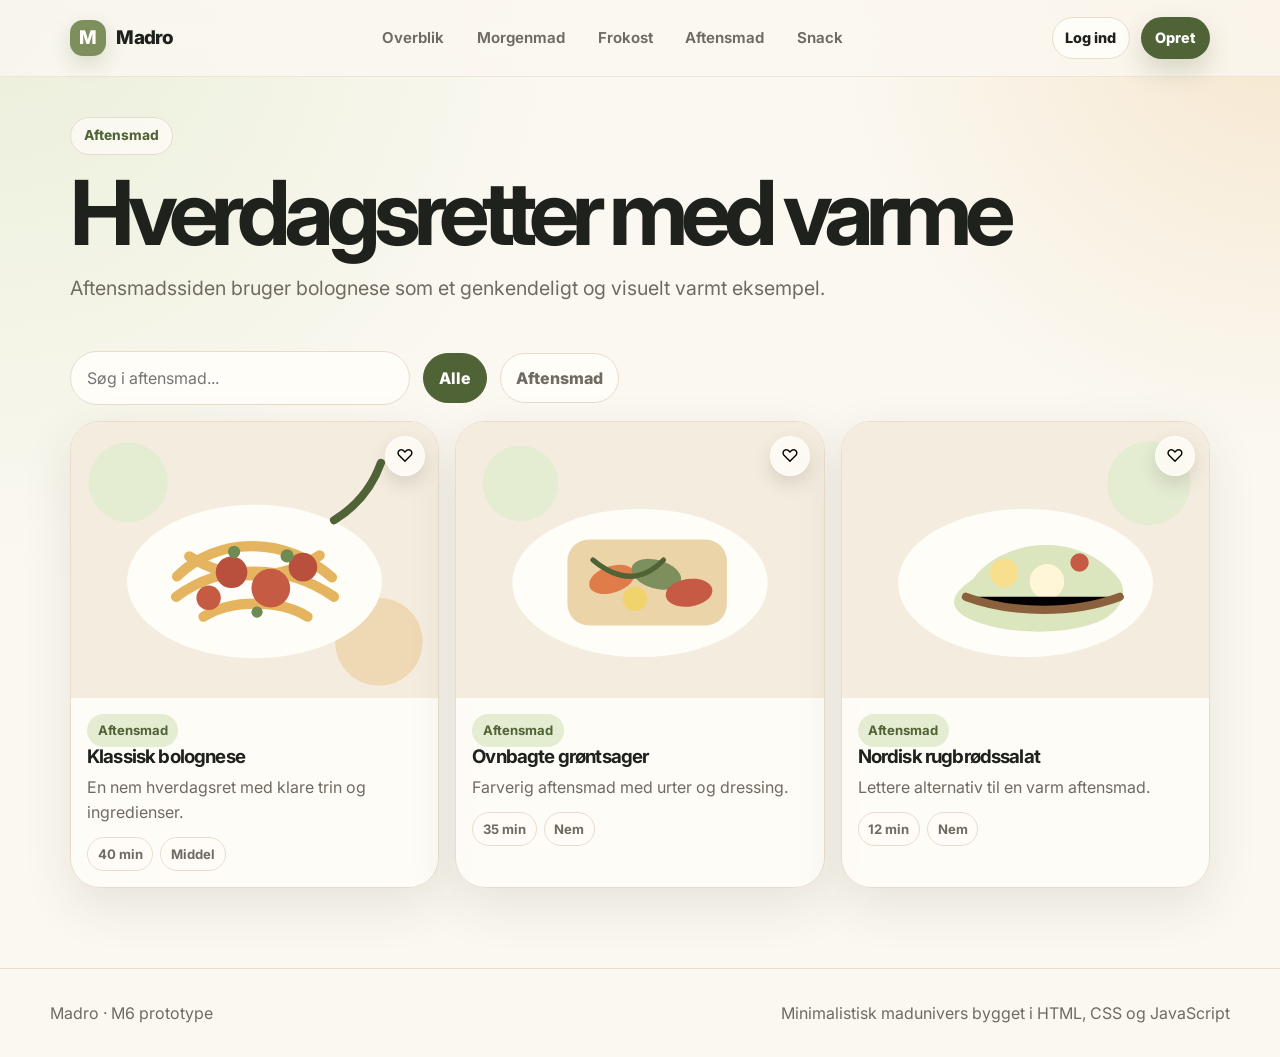
==== aftensmad.html @ c2af0dab "changed names of files and edited index.html file" ====
<!doctype html>
<html lang="da">
<head>
  <meta charset="utf-8">
  <meta name="viewport" content="width=device-width, initial-scale=1">
  <meta name="description" content="Madro prototype til M6 eksamen">
  <title>Aftensmad | Madro</title>
  <link rel="preconnect" href="https://fonts.googleapis.com">
  <link rel="preconnect" href="https://fonts.gstatic.com" crossorigin>
  <link href="https://fonts.googleapis.com/css2?family=Inter:wght@400;600;700;800;900&display=swap" rel="stylesheet">
  <link rel="stylesheet" href="assets/css/styles.css">
</head>
<body class="">

<header class="site-header">
  <nav class="nav" aria-label="Primær navigation">
    <a class="logo" href="index.html" aria-label="Madro forside"><span class="logo-mark">M</span><span>Madro</span></a>
    <button class="menu-btn" type="button" data-menu-button>Menu</button>
    <div class="nav-links" data-nav-links>
      <a href="dashboard.html">Overblik</a>
      <a href="morgenmad.html">Morgenmad</a>
      <a href="frokost.html">Frokost</a>
      <a href="aftensmad.html">Aftensmad</a>
      <a href="snack.html">Snack</a>
    </div>
    <div class="nav-actions">
      <a class="btn btn-secondary btn-small" href="login.html">Log ind</a>
      <a class="btn btn-primary btn-small" href="opret-bruger.html">Opret</a>
    </div>
  </nav>
</header>


<main>
  <section class="section compact">
    <div class="page-title">
      <div>
        <span class="eyebrow">Aftensmad</span>
        <h1>Hverdagsretter med varme</h1>
        <p>Aftensmadssiden bruger bolognese som et genkendeligt og visuelt varmt eksempel.</p>
      </div>
    </div>
    <div class="toolbar">
      <input class="search" type="search" placeholder="Søg i aftensmad..." data-search>
      <button class="filter-btn is-active" type="button" data-filter="alle">Alle</button>
      <button class="filter-btn" type="button" data-filter="aftensmad">Aftensmad</button>
    </div>
    <div class="grid grid-3">
      
<article class="card meal-card" data-card data-type="aftensmad">
  <button class="favorite-btn" type="button" data-favorite="bolognese">♡</button>
  <a href="opskrift.html?id=bolognese">
    <img src="assets/img/bolognese.svg" alt="Klassisk bolognese">
    <div class="meal-body">
      <span class="pill green">Aftensmad</span>
      <h3>Klassisk bolognese</h3>
      <p>En nem hverdagsret med klare trin og ingredienser.</p>
      <div class="meal-meta"><span class="pill">40 min</span><span class="pill">Middel</span></div>
    </div>
  </a>
</article>

<article class="card meal-card" data-card data-type="aftensmad">
  <button class="favorite-btn" type="button" data-favorite="groentsager">♡</button>
  <a href="opskrift.html?id=groentsager">
    <img src="assets/img/groentsager.svg" alt="Ovnbagte grøntsager">
    <div class="meal-body">
      <span class="pill green">Aftensmad</span>
      <h3>Ovnbagte grøntsager</h3>
      <p>Farverig aftensmad med urter og dressing.</p>
      <div class="meal-meta"><span class="pill">35 min</span><span class="pill">Nem</span></div>
    </div>
  </a>
</article>

<article class="card meal-card" data-card data-type="aftensmad">
  <button class="favorite-btn" type="button" data-favorite="salat">♡</button>
  <a href="opskrift.html?id=salat">
    <img src="assets/img/salat.svg" alt="Nordisk rugbrødssalat">
    <div class="meal-body">
      <span class="pill green">Aftensmad</span>
      <h3>Nordisk rugbrødssalat</h3>
      <p>Lettere alternativ til en varm aftensmad.</p>
      <div class="meal-meta"><span class="pill">12 min</span><span class="pill">Nem</span></div>
    </div>
  </a>
</article>

    </div>
    <div class="empty-state" data-empty>Ingen opskrifter matcher din søgning.</div>
  </section>
</main>


<footer class="site-footer">
  <div class="footer-inner">
    <span>Madro · M6 prototype</span>
    <span>Minimalistisk madunivers bygget i HTML, CSS og JavaScript</span>
  </div>
</footer>

<script src="assets/js/app.js"></script>
</body>
</html>
---- assets/css/styles.css ----
:root {
  --bg: #fbf8f1;
  --surface: #fffdf8;
  --surface-2: #f4eddf;
  --text: #1f211d;
  --muted: #706b62;
  --line: #e8ddcc;
  --accent: #7d8f5c;
  --accent-dark: #506337;
  --accent-soft: #e4ecd2;
  --warning: #c27a42;
  --shadow: 0 18px 50px rgba(56, 45, 30, .10);
  --radius-lg: 30px;
  --radius-md: 20px;
  --radius-sm: 14px;
  --max: 1180px;
}

* { box-sizing: border-box; }
html { scroll-behavior: smooth; }
body {
  margin: 0;
  background:
    radial-gradient(circle at top left, rgba(228,236,210,.75), transparent 36rem),
    radial-gradient(circle at top right, rgba(242,217,178,.55), transparent 28rem),
    var(--bg);
  color: var(--text);
  font-family: Inter, ui-sans-serif, system-ui, -apple-system, BlinkMacSystemFont, "Segoe UI", sans-serif;
  line-height: 1.55;
}

a { color: inherit; text-decoration: none; }
img { max-width: 100%; display: block; }
button, input { font: inherit; }

.site-header {
  position: sticky;
  top: 0;
  z-index: 20;
  backdrop-filter: blur(18px);
  background: rgba(251,248,241,.78);
  border-bottom: 1px solid rgba(232,221,204,.72);
}
.nav {
  max-width: var(--max);
  margin: 0 auto;
  padding: 1rem 1.25rem;
  display: flex;
  align-items: center;
  justify-content: space-between;
  gap: 1.25rem;
}
.logo {
  display: inline-flex;
  align-items: center;
  gap: .65rem;
  font-weight: 800;
  letter-spacing: -.04em;
  font-size: 1.18rem;
}
.logo-mark {
  width: 36px;
  height: 36px;
  display: grid;
  place-items: center;
  border-radius: 13px;
  background: var(--accent);
  color: white;
  box-shadow: 0 8px 20px rgba(80,99,55,.18);
}
.nav-links {
  display: flex;
  gap: .25rem;
  align-items: center;
}
.nav-links a {
  padding: .65rem .9rem;
  border-radius: 999px;
  color: var(--muted);
  font-weight: 650;
  font-size: .94rem;
}
.nav-links a:hover, .nav-links a.active {
  color: var(--accent-dark);
  background: var(--accent-soft);
}
.nav-actions { display: flex; gap: .7rem; align-items: center; }
.menu-btn { display:none; }

main { min-height: calc(100vh - 86px); }
.section {
  max-width: var(--max);
  margin: 0 auto;
  padding: 5rem 1.25rem;
}
.section.compact { padding-top: 2.5rem; }
.eyebrow {
  display: inline-flex;
  align-items: center;
  gap: .5rem;
  background: rgba(255,253,248,.72);
  border: 1px solid var(--line);
  color: var(--accent-dark);
  border-radius: 999px;
  padding: .45rem .8rem;
  font-weight: 750;
  font-size: .86rem;
  margin-bottom: 1rem;
}
.hero {
  display: grid;
  grid-template-columns: minmax(0, 1fr) minmax(320px, .85fr);
  gap: 3rem;
  align-items: center;
  padding-top: 4.5rem;
}
.hero h1, .page-title h1 {
  font-size: clamp(2.4rem, 7vw, 5.8rem);
  line-height: .94;
  letter-spacing: -.08em;
  margin: 0 0 1.1rem;
}
.hero p, .page-title p, .lead {
  color: var(--muted);
  font-size: clamp(1.05rem, 2vw, 1.23rem);
  max-width: 64ch;
  margin: 0;
}
.hero-art {
  background: rgba(255,253,248,.65);
  border: 1px solid rgba(232,221,204,.8);
  border-radius: 42px;
  padding: 1rem;
  box-shadow: var(--shadow);
  position: relative;
  overflow: hidden;
}
.hero-art::after {
  content: "";
  position: absolute;
  inset: auto -8% -14% 28%;
  height: 160px;
  background: rgba(125,143,92,.16);
  filter: blur(32px);
  border-radius: 50%;
}
.hero-art img { position: relative; z-index: 1; border-radius: 34px; }

.actions { display: flex; flex-wrap: wrap; gap: .85rem; margin-top: 1.7rem; }
.btn {
  display: inline-flex;
  align-items: center;
  justify-content: center;
  gap: .55rem;
  border: 1px solid transparent;
  border-radius: 999px;
  padding: .82rem 1.12rem;
  font-weight: 800;
  cursor: pointer;
  transition: transform .16s ease, box-shadow .16s ease, background .16s ease;
  min-height: 44px;
}
.btn:hover { transform: translateY(-1px); }
.btn-primary { background: var(--accent-dark); color: white; box-shadow: 0 12px 26px rgba(80,99,55,.22); }
.btn-secondary { background: var(--surface); border-color: var(--line); color: var(--text); }
.btn-ghost { background: transparent; color: var(--accent-dark); }
.btn-small { padding: .56rem .8rem; font-size: .9rem; min-height: 36px; }

.grid { display: grid; gap: 1rem; }
.grid-2 { grid-template-columns: repeat(2, minmax(0, 1fr)); }
.grid-3 { grid-template-columns: repeat(3, minmax(0, 1fr)); }
.grid-4 { grid-template-columns: repeat(4, minmax(0, 1fr)); }

.card {
  background: rgba(255,253,248,.84);
  border: 1px solid var(--line);
  border-radius: var(--radius-lg);
  box-shadow: var(--shadow);
  overflow: hidden;
}
.card.pad { padding: 1.15rem; }
.card h2, .card h3 { margin: 0 0 .5rem; letter-spacing: -.045em; line-height: 1.05; }
.card p { color: var(--muted); margin: 0; }
.meal-card { position: relative; min-height: 100%; }
.meal-card img { width: 100%; aspect-ratio: 4/3; object-fit: cover; background: var(--surface-2); }
.meal-body { padding: 1rem; }
.meal-meta { display: flex; flex-wrap: wrap; gap: .45rem; margin: .8rem 0 0; }
.pill {
  display: inline-flex;
  align-items: center;
  border-radius: 999px;
  border: 1px solid var(--line);
  background: rgba(255,253,248,.76);
  padding: .35rem .6rem;
  color: var(--muted);
  font-weight: 700;
  font-size: .82rem;
}
.pill.green { background: var(--accent-soft); color: var(--accent-dark); border-color: transparent; }
.favorite-btn {
  position: absolute;
  top: .85rem;
  right: .85rem;
  width: 40px;
  height: 40px;
  border-radius: 50%;
  border: 1px solid rgba(255,255,255,.7);
  background: rgba(255,253,248,.82);
  cursor: pointer;
  font-size: 1.1rem;
  box-shadow: 0 8px 18px rgba(56,45,30,.14);
}
.favorite-btn.is-active { background: var(--accent-dark); color: white; }
.category-strip {
  display: grid;
  grid-template-columns: repeat(4, minmax(0, 1fr));
  gap: 1rem;
  margin-top: 2rem;
}
.category-link {
  border-radius: var(--radius-lg);
  padding: 1rem;
  min-height: 150px;
  display: flex;
  flex-direction: column;
  justify-content: space-between;
  background: var(--surface);
  border: 1px solid var(--line);
  transition: transform .16s ease, box-shadow .16s ease;
}
.category-link:hover { transform: translateY(-2px); box-shadow: var(--shadow); }
.category-link span { color: var(--muted); font-weight: 700; }
.category-link strong { font-size: 1.25rem; letter-spacing: -.045em; }

.page-title {
  display: grid;
  grid-template-columns: 1fr auto;
  align-items: end;
  gap: 2rem;
  padding-bottom: 1.5rem;
}
.toolbar {
  display: flex;
  align-items: center;
  gap: .8rem;
  flex-wrap: wrap;
  margin: 1.5rem 0 1rem;
}
.search {
  min-width: min(100%, 340px);
  background: var(--surface);
  border: 1px solid var(--line);
  border-radius: 999px;
  padding: .85rem 1rem;
  outline: none;
}
.search:focus { border-color: var(--accent); box-shadow: 0 0 0 4px rgba(125,143,92,.15); }
.filter-btn {
  border: 1px solid var(--line);
  background: var(--surface);
  color: var(--muted);
  border-radius: 999px;
  padding: .72rem .95rem;
  cursor: pointer;
  font-weight: 800;
}
.filter-btn.is-active { background: var(--accent-dark); color: white; border-color: var(--accent-dark); }

.dashboard {
  grid-template-columns: 1.15fr .85fr;
  align-items: stretch;
}
.plan-list { display: grid; gap: .8rem; }
.plan-row {
  display: grid;
  grid-template-columns: 92px 1fr auto;
  gap: .85rem;
  align-items: center;
  padding: .85rem;
  border-radius: 20px;
  border: 1px solid var(--line);
  background: rgba(255,253,248,.72);
}
.plan-row img { width: 92px; height: 70px; object-fit: cover; border-radius: 16px; background: var(--surface-2); }
.plan-row small { color: var(--muted); font-weight: 800; }
.plan-row strong { display:block; letter-spacing:-.03em; }

.recipe-hero {
  display: grid;
  grid-template-columns: minmax(0, .95fr) minmax(320px, 1.05fr);
  gap: 2rem;
  align-items: center;
}
.recipe-hero img {
  width: 100%;
  aspect-ratio: 1/1;
  object-fit: cover;
  border-radius: 42px;
  border: 1px solid var(--line);
  background: var(--surface-2);
  box-shadow: var(--shadow);
}
.recipe-layout {
  display: grid;
  grid-template-columns: .8fr 1.2fr;
  gap: 1rem;
  align-items: start;
}
.check-list { display: grid; gap: .65rem; padding: 0; margin: 1rem 0 0; list-style: none; }
.check-list li {
  display: flex;
  gap: .65rem;
  align-items: flex-start;
  padding: .72rem .8rem;
  border-radius: 16px;
  background: rgba(244,237,223,.55);
}
.check-list li::before { content: "✓"; color: var(--accent-dark); font-weight: 900; }
.steps { counter-reset: step; display: grid; gap: .75rem; padding: 0; margin: 1rem 0 0; list-style: none; }
.steps li {
  counter-increment: step;
  display: grid;
  grid-template-columns: 34px 1fr;
  gap: .75rem;
  align-items: start;
  padding: .85rem;
  border-radius: 18px;
  border: 1px solid var(--line);
  background: rgba(255,253,248,.7);
}
.steps li::before {
  content: counter(step);
  width: 34px;
  height: 34px;
  display: grid;
  place-items: center;
  border-radius: 50%;
  background: var(--accent-soft);
  color: var(--accent-dark);
  font-weight: 900;
}

.auth-wrap {
  min-height: calc(100vh - 74px);
  display: grid;
  place-items: center;
  padding: 3rem 1.25rem;
}
.auth-card {
  width: min(100%, 460px);
  background: rgba(255,253,248,.9);
  border: 1px solid var(--line);
  border-radius: 34px;
  padding: 1.35rem;
  box-shadow: var(--shadow);
}
.auth-card h1 { margin: .4rem 0 .6rem; font-size: 2.15rem; letter-spacing: -.07em; line-height: 1; }
.form { display: grid; gap: .8rem; margin-top: 1.2rem; }
.form label { font-weight: 800; color: var(--text); }
.form input {
  width: 100%;
  border: 1px solid var(--line);
  border-radius: 18px;
  background: white;
  padding: .9rem 1rem;
  outline: none;
}
.form input:focus { border-color: var(--accent); box-shadow: 0 0 0 4px rgba(125,143,92,.14); }
.form-note { color: var(--muted); font-size: .92rem; text-align:center; margin-top: 1rem; }

.empty-state {
  display:none;
  text-align:center;
  padding: 2rem;
  border-radius: var(--radius-lg);
  border: 1px dashed var(--line);
  color: var(--muted);
}
.empty-state.is-visible { display:block; }

.site-footer {
  border-top: 1px solid var(--line);
  padding: 2rem 1.25rem;
  color: var(--muted);
}
.footer-inner { max-width: var(--max); margin:0 auto; display:flex; justify-content:space-between; gap:1rem; flex-wrap:wrap; }

@media (max-width: 920px) {
  .hero, .recipe-hero, .recipe-layout, .dashboard, .page-title { grid-template-columns: 1fr; }
  .grid-3, .grid-4, .category-strip { grid-template-columns: repeat(2, minmax(0, 1fr)); }
  .nav-actions .btn-secondary { display:none; }
  .menu-btn {
    display:inline-flex;
    border:1px solid var(--line);
    background:var(--surface);
    border-radius:999px;
    padding:.62rem .8rem;
    font-weight:800;
  }
  .nav-links {
    display:none;
    position:absolute;
    left:1.25rem;
    right:1.25rem;
    top:72px;
    background:rgba(255,253,248,.97);
    border:1px solid var(--line);
    border-radius:24px;
    padding:.75rem;
    box-shadow:var(--shadow);
    flex-direction:column;
    align-items:stretch;
  }
  .nav-links.is-open { display:flex; }
  .nav-links a { width:100%; }
}
@media (max-width: 620px) {
  .section { padding: 3rem 1rem; }
  .hero { padding-top: 2.5rem; }
  .grid-2, .grid-3, .grid-4, .category-strip { grid-template-columns: 1fr; }
  .plan-row { grid-template-columns: 74px 1fr; }
  .plan-row img { width:74px; height:62px; }
  .plan-row .btn { grid-column: 1 / -1; }
  .hero h1, .page-title h1 { font-size: clamp(2.4rem, 16vw, 4.2rem); }
}
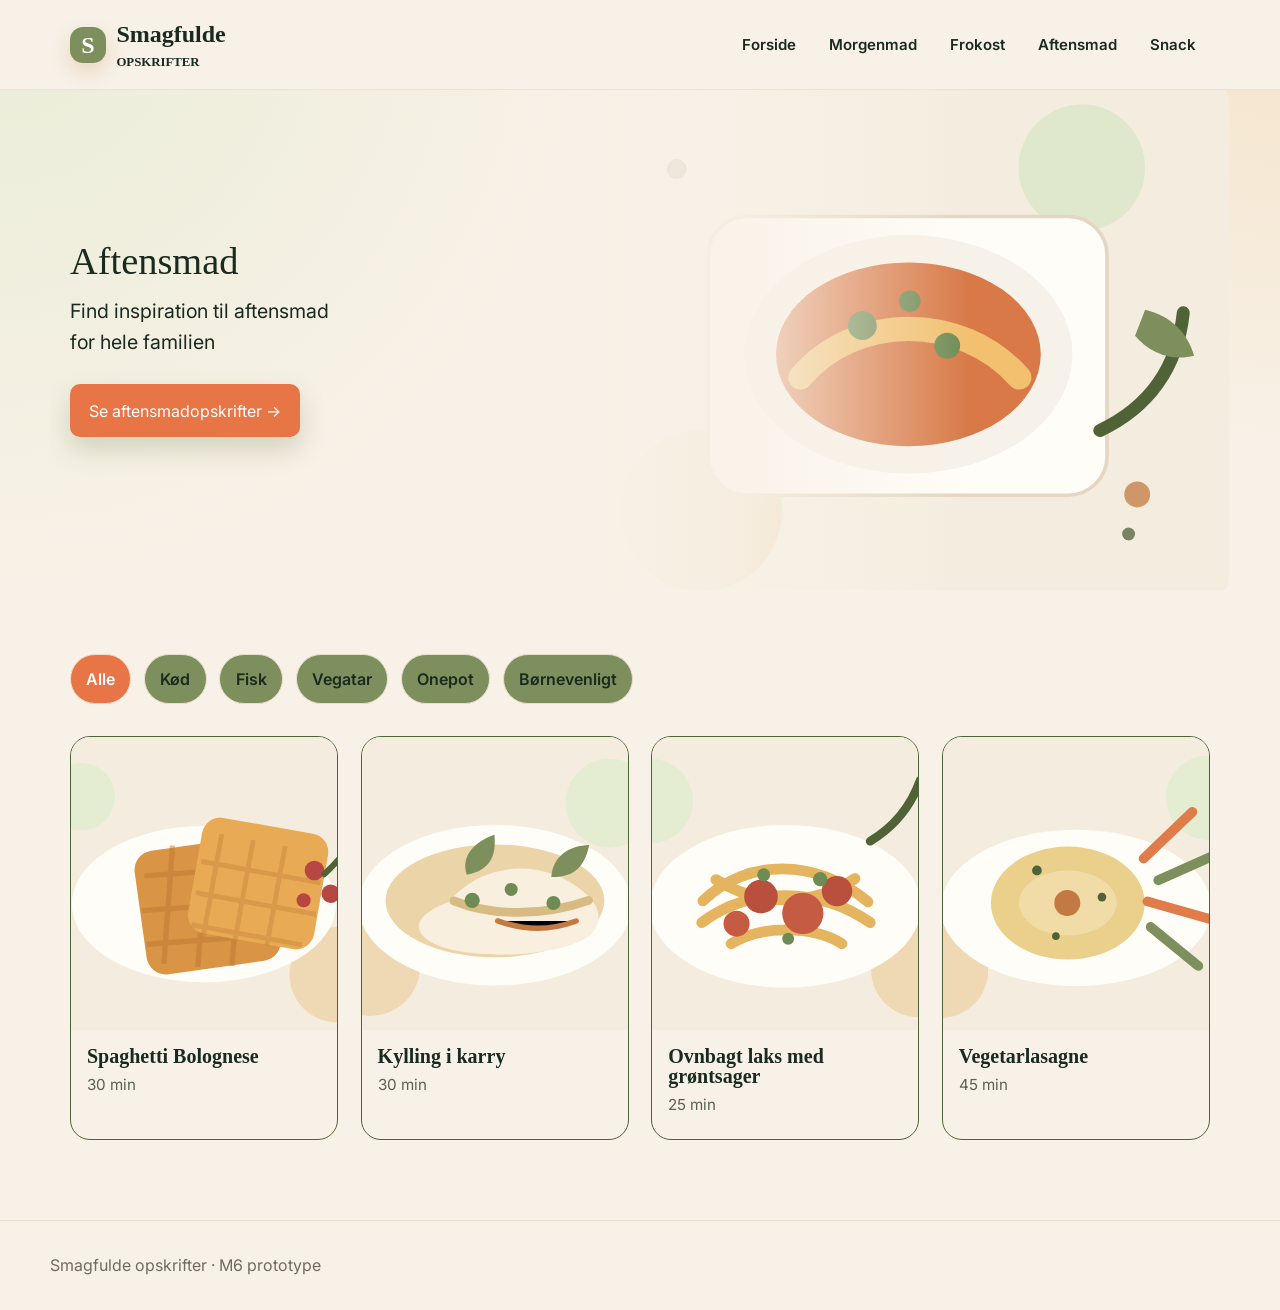
==== commit 2a99ff36: "opdateret forside, morgenmad, frokost, aftensmad, snacksider" ====
--- a/aftensmad.html
+++ b/aftensmad.html
@@ -14,91 +14,99 @@
 
 <header class="site-header">
   <nav class="nav" aria-label="Primær navigation">
-    <a class="logo" href="index.html" aria-label="Madro forside"><span class="logo-mark">M</span><span>Madro</span></a>
+    <a class="logo" href="index.html" aria-label="Smagfulde opskrifter forside"><span class="logo-mark">S</span><span>Smagfulde<span class="logo-line">OPSKRIFTER</span>
+
+</span></a>
     <button class="menu-btn" type="button" data-menu-button>Menu</button>
     <div class="nav-links" data-nav-links>
-      <a href="dashboard.html">Overblik</a>
+      <a href="index.html">Forside</a>
       <a href="morgenmad.html">Morgenmad</a>
       <a href="frokost.html">Frokost</a>
       <a href="aftensmad.html">Aftensmad</a>
       <a href="snack.html">Snack</a>
     </div>
+    <!--
     <div class="nav-actions">
       <a class="btn btn-secondary btn-small" href="login.html">Log ind</a>
       <a class="btn btn-primary btn-small" href="opret-bruger.html">Opret</a>
     </div>
+    -->
   </nav>
 </header>
 
 
+
 <main>
-  <section class="section compact">
-    <div class="page-title">
-      <div>
-        <span class="eyebrow">Aftensmad</span>
-        <h1>Hverdagsretter med varme</h1>
-        <p>Aftensmadssiden bruger bolognese som et genkendeligt og visuelt varmt eksempel.</p>
+  
+  <section class="section hero">
+    <div>
+      <h1>
+        <span>Aftensmad</span>
+      </h1>
+      <p>Find inspiration til aftensmad<br>for hele familien</p>
+      <div class="actions">
+        <a class="btn btn-primary" href="dashboard.html">Se aftensmadopskrifter -></a>
       </div>
     </div>
+    <div class="hero-art">
+      <img src="assets/img/hero-food.svg" alt="Illustration af en indbydende madret">
+    </div>
+  </section>
+  
+  <section class="section compact">
     <div class="toolbar">
-      <input class="search" type="search" placeholder="Søg i aftensmad..." data-search>
       <button class="filter-btn is-active" type="button" data-filter="alle">Alle</button>
-      <button class="filter-btn" type="button" data-filter="aftensmad">Aftensmad</button>
+      <button class="filter-btn" type="button" data-filter="aftensmad">Kød</button>
+      <button class="filter-btn" type="button" data-filter="aftensmad">Fisk</button>
+      <button class="filter-btn" type="button" data-filter="aftensmad">Vegatar</button>
+      <button class="filter-btn" type="button" data-filter="aftensmad">Onepot</button>
+      <button class="filter-btn" type="button" data-filter="aftensmad">Børnevenligt</button>
     </div>
-    <div class="grid grid-3">
-      
-<article class="card meal-card" data-card data-type="aftensmad">
-  <button class="favorite-btn" type="button" data-favorite="bolognese">♡</button>
-  <a href="opskrift.html?id=bolognese">
-    <img src="assets/img/bolognese.svg" alt="Klassisk bolognese">
-    <div class="meal-body">
-      <span class="pill green">Aftensmad</span>
-      <h3>Klassisk bolognese</h3>
-      <p>En nem hverdagsret med klare trin og ingredienser.</p>
-      <div class="meal-meta"><span class="pill">40 min</span><span class="pill">Middel</span></div>
-    </div>
-  </a>
-</article>
-
-<article class="card meal-card" data-card data-type="aftensmad">
-  <button class="favorite-btn" type="button" data-favorite="groentsager">♡</button>
-  <a href="opskrift.html?id=groentsager">
-    <img src="assets/img/groentsager.svg" alt="Ovnbagte grøntsager">
-    <div class="meal-body">
-      <span class="pill green">Aftensmad</span>
-      <h3>Ovnbagte grøntsager</h3>
-      <p>Farverig aftensmad med urter og dressing.</p>
-      <div class="meal-meta"><span class="pill">35 min</span><span class="pill">Nem</span></div>
-    </div>
-  </a>
-</article>
-
-<article class="card meal-card" data-card data-type="aftensmad">
-  <button class="favorite-btn" type="button" data-favorite="salat">♡</button>
-  <a href="opskrift.html?id=salat">
-    <img src="assets/img/salat.svg" alt="Nordisk rugbrødssalat">
-    <div class="meal-body">
-      <span class="pill green">Aftensmad</span>
-      <h3>Nordisk rugbrødssalat</h3>
-      <p>Lettere alternativ til en varm aftensmad.</p>
-      <div class="meal-meta"><span class="pill">12 min</span><span class="pill">Nem</span></div>
-    </div>
-  </a>
-</article>
-
-    </div>
-    <div class="empty-state" data-empty>Ingen opskrifter matcher din søgning.</div>
+    
+    <div class="recipe-grid">
+      <a class="recipe-card" href="morgenmad.html">
+      <img src="assets/img/vafler.svg" alt="Vafler">
+      <div class="recipe-info">
+  
+        <strong>Spaghetti Bolognese</strong>
+        <span class="recipe-time">30 min</span>
+      </div>
+    </a>
+    
+    <a class="recipe-card" href="frokost.html">
+      <img src="assets/img/hoensesalat.svg" alt="Hønsesalat">
+      <div class="recipe-info">
+        <strong>Kylling i karry</strong>
+        <span class="recipe-time">30 min</span>
+      </div>
+    </a>
+    
+    <a class="recipe-card" href="aftensmad.html">
+      <img src="assets/img/bolognese.svg" alt="Bolognese">
+      <div class="recipe-info">
+        <strong>Ovnbagt laks med grøntsager</strong>
+        <span class="recipe-time">25 min</span>
+      </div>
+    </a>
+    
+    <a class="recipe-card" href="snack.html">
+      <img src="assets/img/hummus.svg" alt="Hummus">
+      <div class="recipe-info">
+        <strong>Vegetarlasagne</strong>
+        <span class="recipe-time">45 min</span>
+      </div>
+    </a>
+  </div>
   </section>
 </main>
 
 
 <footer class="site-footer">
   <div class="footer-inner">
-    <span>Madro · M6 prototype</span>
-    <span>Minimalistisk madunivers bygget i HTML, CSS og JavaScript</span>
+    <span>Smagfulde opskrifter · M6 prototype</span>
   </div>
 </footer>
 
 <script src="assets/js/app.js"></script>
 </body>
-</html>
+</html>
--- a/assets/css/styles.css
+++ b/assets/css/styles.css
@@ -1,13 +1,14 @@
 :root {
-  --bg: #fbf8f1;
+  --bg: #F8F1E7;
   --surface: #fffdf8;
   --surface-2: #f4eddf;
-  --text: #1f211d;
+  --text: #192A1F;
   --muted: #706b62;
   --line: #e8ddcc;
   --accent: #7d8f5c;
   --accent-dark: #506337;
   --accent-soft: #e4ecd2;
+  --accent-orange: #E87545;
   --warning: #c27a42;
   --shadow: 0 18px 50px rgba(56, 45, 30, .10);
   --radius-lg: 30px;
@@ -38,7 +39,7 @@
   top: 0;
   z-index: 20;
   backdrop-filter: blur(18px);
-  background: rgba(251,248,241,.78);
+  background: rgba(248, 241, 231, 1);
   border-bottom: 1px solid rgba(232,221,204,.72);
 }
 .nav {
@@ -55,8 +56,8 @@
   align-items: center;
   gap: .65rem;
   font-weight: 800;
-  letter-spacing: -.04em;
-  font-size: 1.18rem;
+  font-size: 1.5rem;
+  font-family: "Playfair Display", serif;
 }
 .logo-mark {
   width: 36px;
@@ -66,8 +67,15 @@
   border-radius: 13px;
   background: var(--accent);
   color: white;
-  box-shadow: 0 8px 20px rgba(80,99,55,.18);
-}
+  box-shadow: 0 8px 20px rgba(162, 87, 12, 0.18);
+}
+
+.logo-line {
+  display: block;
+  font-size: 0.8rem;
+  font-family: "Playfair Display", serif;
+}
+
 .nav-links {
   display: flex;
   gap: .25rem;
@@ -76,14 +84,19 @@
 .nav-links a {
   padding: .65rem .9rem;
   border-radius: 999px;
-  color: var(--muted);
-  font-weight: 650;
+  font-weight: 600;
   font-size: .94rem;
 }
 .nav-links a:hover, .nav-links a.active {
-  color: var(--accent-dark);
-  background: var(--accent-soft);
-}
+  color: #e86f3c; /* blød orange */
+  background: transparent;
+  text-decoration: underline;
+  text-decoration-color: #e86f3c;
+  text-decoration-thickness: 2px;
+  text-underline-offset: 6px;
+
+}
+
 .nav-actions { display: flex; gap: .7rem; align-items: center; }
 .menu-btn { display:none; }
 
@@ -103,48 +116,91 @@
   color: var(--accent-dark);
   border-radius: 999px;
   padding: .45rem .8rem;
-  font-weight: 750;
+  font-weight: 400;
   font-size: .86rem;
   margin-bottom: 1rem;
 }
 .hero {
-  display: grid;
-  grid-template-columns: minmax(0, 1fr) minmax(320px, .85fr);
-  gap: 3rem;
-  align-items: center;
-  padding-top: 4.5rem;
-}
-.hero h1, .page-title h1 {
-  font-size: clamp(2.4rem, 7vw, 5.8rem);
-  line-height: .94;
-  letter-spacing: -.08em;
-  margin: 0 0 1.1rem;
-}
-.hero p, .page-title p, .lead {
-  color: var(--muted);
-  font-size: clamp(1.05rem, 2vw, 1.23rem);
-  max-width: 64ch;
-  margin: 0;
-}
-.hero-art {
-  background: rgba(255,253,248,.65);
-  border: 1px solid rgba(232,221,204,.8);
-  border-radius: 42px;
-  padding: 1rem;
-  box-shadow: var(--shadow);
   position: relative;
   overflow: hidden;
-}
-.hero-art::after {
+  min-height: 500px;
+  display: grid;
+  grid-template-columns: minmax(0, 1.15fr) minmax(280px, .75fr);
+  gap: 3rem;
+  align-items: center;
+  padding-top: 4rem;
+  padding-bottom: 4rem;
+}
+
+.hero h1, .page-title h1 {
+  font-size: clamp(2.0rem, 3vw, 4.8rem);
+  line-height: .94;
+  margin: 0 0 1.1rem;
+  font-family: "Playfair Display", serif;
+  font-weight: 400;
+}
+
+.hero h1 span {
+  display: block;
+}
+
+.hero h1 .nowrap {
+  white-space: nowrap;
+}
+
+.hero h2, .page-title h2 {
+  font-size: clamp(2.0rem, 3vw, 2.5rem);
+  line-height: .94;
+  margin: 0 0 1.1rem;
+  font-family: "Playfair Display", serif;
+  font-weight: 400;
+}
+
+.hero p, .page-title p, .lead {
+  font-size: clamp(1.05rem, 2vw, 1.23rem);
+  max-width: 60ch;
+  margin: 0;
+}
+
+.hero-art {
+  position: absolute;
+  top: 0;
+  right: 0;
+  width: 55%;
+  height: 100%;
+  overflow: hidden;
+  padding: 0;
+  box-shadow: none;
+  background: transparent;
+  z-index: 0;
+
+}
+
+.hero-art img {
+  width: 100%;
+  height: 100%;
+  object-fit: cover;
+  display: block;
+
+}
+
+.hero-art::before {
   content: "";
   position: absolute;
-  inset: auto -8% -14% 28%;
-  height: 160px;
-  background: rgba(125,143,92,.16);
-  filter: blur(32px);
-  border-radius: 50%;
-}
-.hero-art img { position: relative; z-index: 1; border-radius: 34px; }
+  inset: 0;
+  background: linear-gradient(
+    to right,
+    rgba(248, 241, 231, 1) 0%,
+    rgba(248, 241, 231, 0.85) 25%,
+    rgba(248, 241, 231, 0) 60%
+  );
+  z-index: 2;
+  pointer-events: none;
+}
+
+.hero-art::after {
+  display: none;
+}
 
 .actions { display: flex; flex-wrap: wrap; gap: .85rem; margin-top: 1.7rem; }
 .btn {
@@ -153,15 +209,15 @@
   justify-content: center;
   gap: .55rem;
   border: 1px solid transparent;
-  border-radius: 999px;
+  border-radius: 10px;
   padding: .82rem 1.12rem;
-  font-weight: 800;
+  font-weight: 400;
   cursor: pointer;
   transition: transform .16s ease, box-shadow .16s ease, background .16s ease;
   min-height: 44px;
 }
 .btn:hover { transform: translateY(-1px); }
-.btn-primary { background: var(--accent-dark); color: white; box-shadow: 0 12px 26px rgba(80,99,55,.22); }
+.btn-primary { background: var(--accent-orange); color: white; box-shadow: 0 12px 26px rgba(80,99,55,.22); }
 .btn-secondary { background: var(--surface); border-color: var(--line); color: var(--text); }
 .btn-ghost { background: transparent; color: var(--accent-dark); }
 .btn-small { padding: .56rem .8rem; font-size: .9rem; min-height: 36px; }
@@ -232,6 +288,63 @@
 .category-link span { color: var(--muted); font-weight: 700; }
 .category-link strong { font-size: 1.25rem; letter-spacing: -.045em; }
 
+.recipe-grid {
+  display: grid;
+  grid-template-columns: repeat(4, 1fr);
+  gap: 1.4rem;
+  margin-top: 2rem;
+}
+
+.recipe-card {
+  display: block;
+  text-decoration: none;
+  color: var(--text);
+  border: 1px solid var(--accent-dark);
+  border-radius: var(--radius-md);
+  overflow: hidden;
+}
+
+.recipe-card img {
+  width: 100%;
+  aspect-ratio: 1 / 1.1;
+  object-fit: cover;
+  display: block;
+}  
+
+.recipe-info {
+  padding-top: 1rem;
+  padding-bottom: 1.4rem;
+  padding-left: 1rem;
+  padding-right: 1rem;
+}
+
+.recipe-info span,
+.recipe-info strong {
+  display: block;
+}
+
+.recipe-type {
+  font-size: 0.85rem;
+  color: var(--accent-orange);
+  font-weight: 700;
+  text-transform: uppercase;
+  letter-spacing: 0.04em;
+  margin-bottom: 0.35rem;
+}
+
+.recipe-info strong {
+  font-family: "Playfair Display", serif;
+  font-size: 1.25rem;
+  font-weight: 600;
+  line-height: 1;
+  margin-bottom: 0.45rem;
+}
+
+.recipe-time {
+  font-size: 0.95rem;
+  color: rgba(25, 42, 31, 0.72);
+}
+
 .page-title {
   display: grid;
   grid-template-columns: 1fr auto;
@@ -257,14 +370,14 @@
 .search:focus { border-color: var(--accent); box-shadow: 0 0 0 4px rgba(125,143,92,.15); }
 .filter-btn {
   border: 1px solid var(--line);
-  background: var(--surface);
-  color: var(--muted);
+  background: var(--accent);
+  color: var(--text);
   border-radius: 999px;
   padding: .72rem .95rem;
   cursor: pointer;
-  font-weight: 800;
-}
-.filter-btn.is-active { background: var(--accent-dark); color: white; border-color: var(--accent-dark); }
+  font-weight: 600;
+}
+.filter-btn.is-active { background: var(--accent-orange); color: white; }
 
 .dashboard {
   grid-template-columns: 1.15fr .85fr;
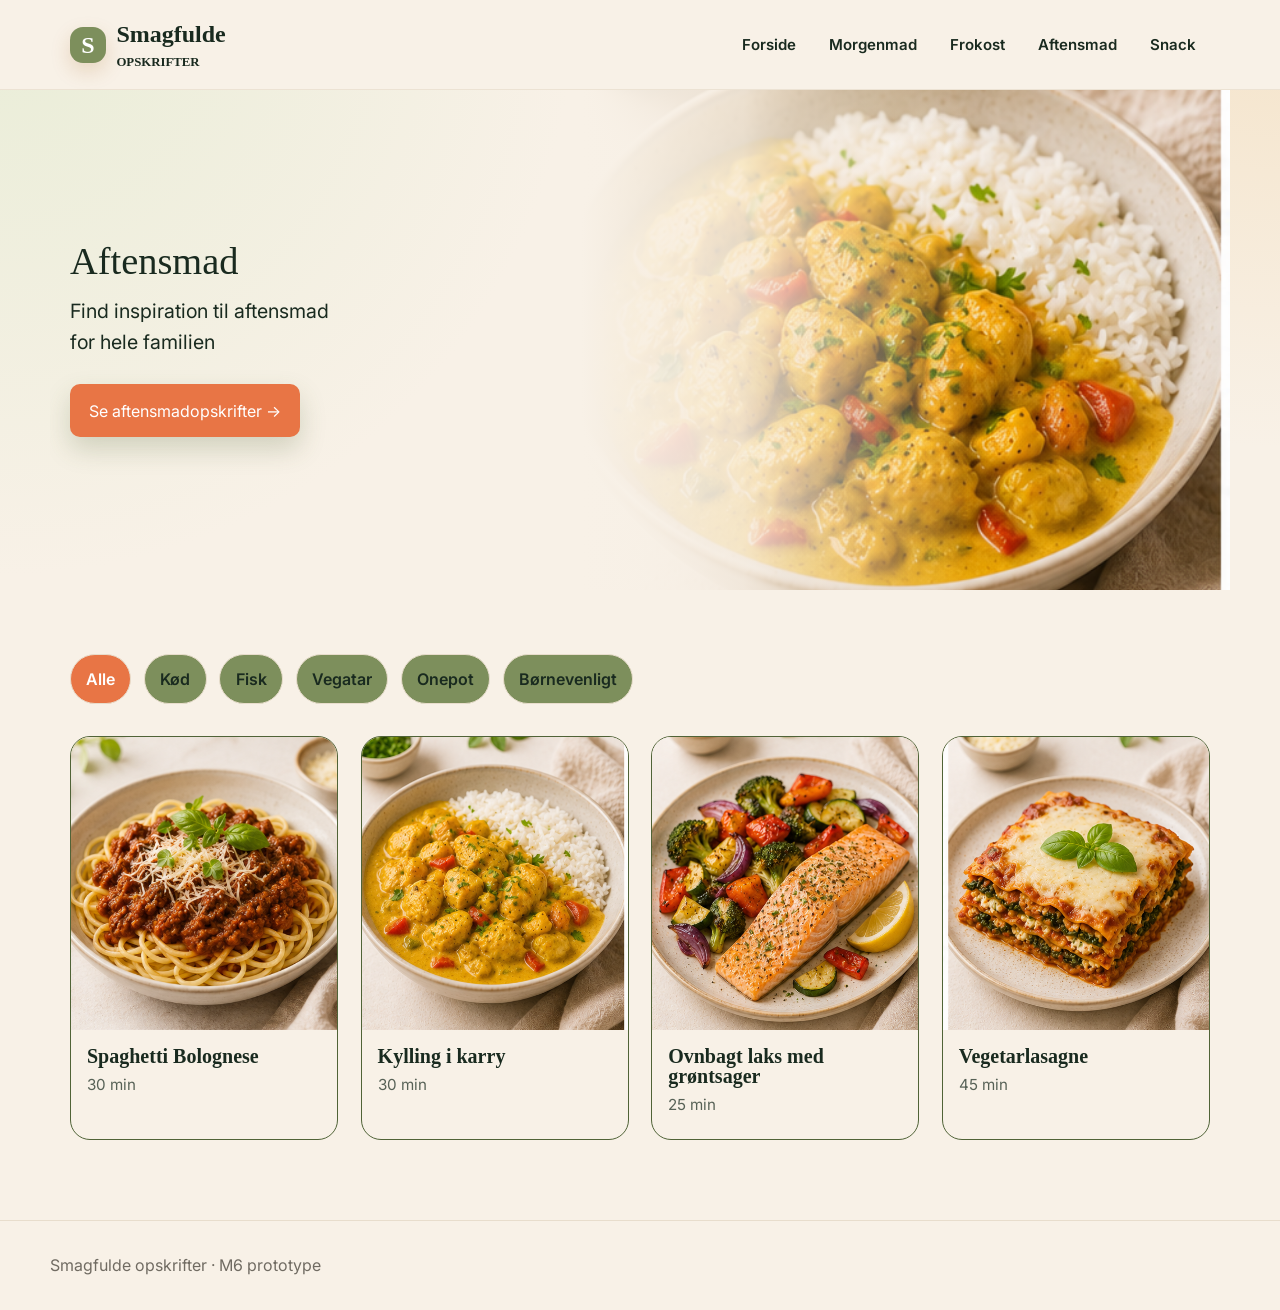
==== commit fa900b27: "forsider udkast" ====
--- a/aftensmad.html
+++ b/aftensmad.html
@@ -49,7 +49,7 @@
       </div>
     </div>
     <div class="hero-art">
-      <img src="assets/img/hero-food.svg" alt="Illustration af en indbydende madret">
+      <img src="assets/img/kylling_i_karry.svg" alt="Illustration af en indbydende madret">
     </div>
   </section>
   
@@ -64,8 +64,8 @@
     </div>
     
     <div class="recipe-grid">
-      <a class="recipe-card" href="morgenmad.html">
-      <img src="assets/img/vafler.svg" alt="Vafler">
+      <a class="recipe-card" href="aftensmad.html">
+      <img src="assets/img/spaghetti_bolognese.svg" alt="Bolognese">
       <div class="recipe-info">
   
         <strong>Spaghetti Bolognese</strong>
@@ -73,8 +73,8 @@
       </div>
     </a>
     
-    <a class="recipe-card" href="frokost.html">
-      <img src="assets/img/hoensesalat.svg" alt="Hønsesalat">
+    <a class="recipe-card" href="aftensmad.html">
+      <img src="assets/img/kylling_i_karry.svg" alt="Kylling i karry">
       <div class="recipe-info">
         <strong>Kylling i karry</strong>
         <span class="recipe-time">30 min</span>
@@ -82,15 +82,15 @@
     </a>
     
     <a class="recipe-card" href="aftensmad.html">
-      <img src="assets/img/bolognese.svg" alt="Bolognese">
+      <img src="assets/img/ovnbagt_laks_med_groentsager.svg" alt="Ovnbagt laks med grøntsager">
       <div class="recipe-info">
         <strong>Ovnbagt laks med grøntsager</strong>
         <span class="recipe-time">25 min</span>
       </div>
     </a>
     
-    <a class="recipe-card" href="snack.html">
-      <img src="assets/img/hummus.svg" alt="Hummus">
+    <a class="recipe-card" href="aftensmad.html">
+      <img src="assets/img/vegetarlasagne.svg" alt="Vegetarlasagne">
       <div class="recipe-info">
         <strong>Vegetarlasagne</strong>
         <span class="recipe-time">45 min</span>
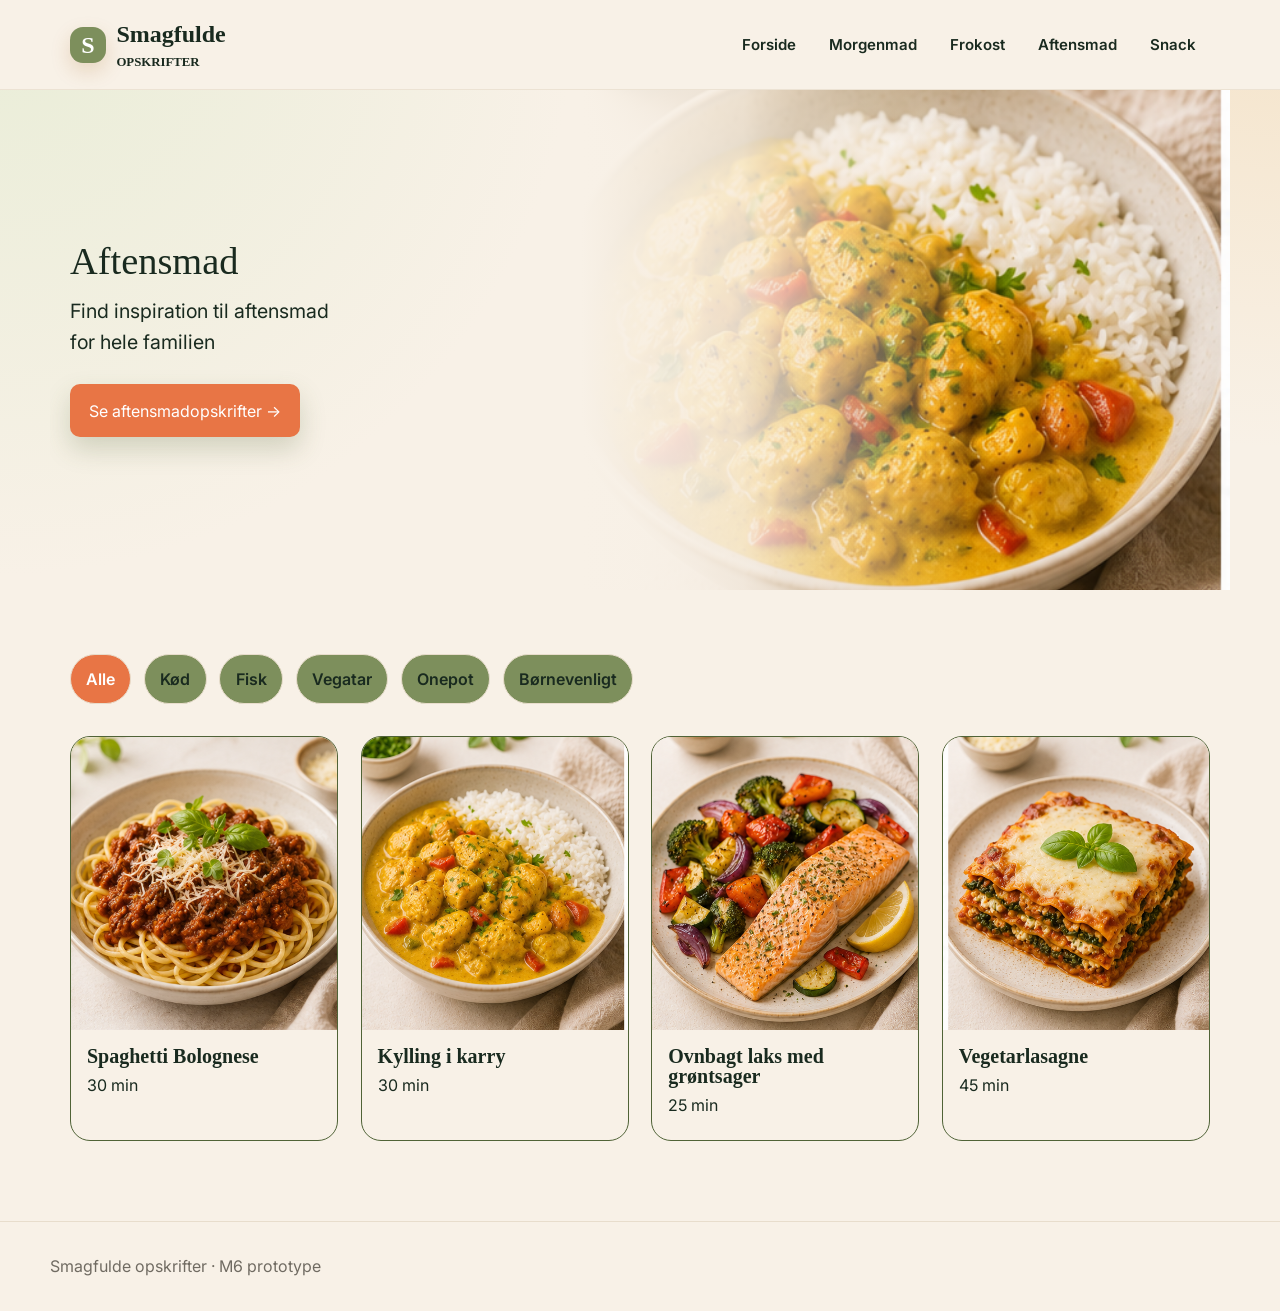
==== commit 91cbb287: "divided the css style sheet into two separate sheets" ====
--- a/aftensmad.html
+++ b/aftensmad.html
@@ -9,6 +9,7 @@
   <link rel="preconnect" href="https://fonts.gstatic.com" crossorigin>
   <link href="https://fonts.googleapis.com/css2?family=Inter:wght@400;600;700;800;900&display=swap" rel="stylesheet">
   <link rel="stylesheet" href="assets/css/styles.css">
+  <link rel="stylesheet" href="assets/css/components.css">
 </head>
 <body class="">
 
--- a/assets/css/styles.css
+++ b/assets/css/styles.css
@@ -88,13 +88,12 @@
   font-size: .94rem;
 }
 .nav-links a:hover, .nav-links a.active {
-  color: #e86f3c; /* blød orange */
+  color: #e86f3c;
   background: transparent;
   text-decoration: underline;
   text-decoration-color: #e86f3c;
   text-decoration-thickness: 2px;
   text-underline-offset: 6px;
-
 }
 
 .nav-actions { display: flex; gap: .7rem; align-items: center; }
@@ -107,19 +106,7 @@
   padding: 5rem 1.25rem;
 }
 .section.compact { padding-top: 2.5rem; }
-.eyebrow {
-  display: inline-flex;
-  align-items: center;
-  gap: .5rem;
-  background: rgba(255,253,248,.72);
-  border: 1px solid var(--line);
-  color: var(--accent-dark);
-  border-radius: 999px;
-  padding: .45rem .8rem;
-  font-weight: 400;
-  font-size: .86rem;
-  margin-bottom: 1rem;
-}
+
 .hero {
   position: relative;
   overflow: hidden;
@@ -173,7 +160,6 @@
   box-shadow: none;
   background: transparent;
   z-index: 0;
-
 }
 
 .hero-art img {
@@ -181,7 +167,6 @@
   height: 100%;
   object-fit: cover;
   display: block;
-
 }
 
 .hero-art::before {
@@ -201,338 +186,3 @@
 .hero-art::after {
   display: none;
 }
-
-.actions { display: flex; flex-wrap: wrap; gap: .85rem; margin-top: 1.7rem; }
-.btn {
-  display: inline-flex;
-  align-items: center;
-  justify-content: center;
-  gap: .55rem;
-  border: 1px solid transparent;
-  border-radius: 10px;
-  padding: .82rem 1.12rem;
-  font-weight: 400;
-  cursor: pointer;
-  transition: transform .16s ease, box-shadow .16s ease, background .16s ease;
-  min-height: 44px;
-}
-.btn:hover { transform: translateY(-1px); }
-.btn-primary { background: var(--accent-orange); color: white; box-shadow: 0 12px 26px rgba(80,99,55,.22); }
-.btn-secondary { background: var(--surface); border-color: var(--line); color: var(--text); }
-.btn-ghost { background: transparent; color: var(--accent-dark); }
-.btn-small { padding: .56rem .8rem; font-size: .9rem; min-height: 36px; }
-
-.grid { display: grid; gap: 1rem; }
-.grid-2 { grid-template-columns: repeat(2, minmax(0, 1fr)); }
-.grid-3 { grid-template-columns: repeat(3, minmax(0, 1fr)); }
-.grid-4 { grid-template-columns: repeat(4, minmax(0, 1fr)); }
-
-.card {
-  background: rgba(255,253,248,.84);
-  border: 1px solid var(--line);
-  border-radius: var(--radius-lg);
-  box-shadow: var(--shadow);
-  overflow: hidden;
-}
-.card.pad { padding: 1.15rem; }
-.card h2, .card h3 { margin: 0 0 .5rem; letter-spacing: -.045em; line-height: 1.05; }
-.card p { color: var(--muted); margin: 0; }
-.meal-card { position: relative; min-height: 100%; }
-.meal-card img { width: 100%; aspect-ratio: 4/3; object-fit: cover; background: var(--surface-2); }
-.meal-body { padding: 1rem; }
-.meal-meta { display: flex; flex-wrap: wrap; gap: .45rem; margin: .8rem 0 0; }
-.pill {
-  display: inline-flex;
-  align-items: center;
-  border-radius: 999px;
-  border: 1px solid var(--line);
-  background: rgba(255,253,248,.76);
-  padding: .35rem .6rem;
-  color: var(--muted);
-  font-weight: 700;
-  font-size: .82rem;
-}
-.pill.green { background: var(--accent-soft); color: var(--accent-dark); border-color: transparent; }
-.favorite-btn {
-  position: absolute;
-  top: .85rem;
-  right: .85rem;
-  width: 40px;
-  height: 40px;
-  border-radius: 50%;
-  border: 1px solid rgba(255,255,255,.7);
-  background: rgba(255,253,248,.82);
-  cursor: pointer;
-  font-size: 1.1rem;
-  box-shadow: 0 8px 18px rgba(56,45,30,.14);
-}
-.favorite-btn.is-active { background: var(--accent-dark); color: white; }
-.category-strip {
-  display: grid;
-  grid-template-columns: repeat(4, minmax(0, 1fr));
-  gap: 1rem;
-  margin-top: 2rem;
-}
-.category-link {
-  border-radius: var(--radius-lg);
-  padding: 1rem;
-  min-height: 150px;
-  display: flex;
-  flex-direction: column;
-  justify-content: space-between;
-  background: var(--surface);
-  border: 1px solid var(--line);
-  transition: transform .16s ease, box-shadow .16s ease;
-}
-.category-link:hover { transform: translateY(-2px); box-shadow: var(--shadow); }
-.category-link span { color: var(--muted); font-weight: 700; }
-.category-link strong { font-size: 1.25rem; letter-spacing: -.045em; }
-
-.recipe-grid {
-  display: grid;
-  grid-template-columns: repeat(4, 1fr);
-  gap: 1.4rem;
-  margin-top: 2rem;
-}
-
-.recipe-card {
-  display: block;
-  text-decoration: none;
-  color: var(--text);
-  border: 1px solid var(--accent-dark);
-  border-radius: var(--radius-md);
-  overflow: hidden;
-}
-
-.recipe-card img {
-  width: 100%;
-  aspect-ratio: 1 / 1.1;
-  object-fit: cover;
-  display: block;
-}  
-
-.recipe-info {
-  padding-top: 1rem;
-  padding-bottom: 1.4rem;
-  padding-left: 1rem;
-  padding-right: 1rem;
-}
-
-.recipe-info span,
-.recipe-info strong {
-  display: block;
-}
-
-.recipe-type {
-  font-size: 0.85rem;
-  color: var(--accent-orange);
-  font-weight: 700;
-  text-transform: uppercase;
-  letter-spacing: 0.04em;
-  margin-bottom: 0.35rem;
-}
-
-.recipe-info strong {
-  font-family: "Playfair Display", serif;
-  font-size: 1.25rem;
-  font-weight: 600;
-  line-height: 1;
-  margin-bottom: 0.45rem;
-}
-
-.recipe-time {
-  font-size: 0.95rem;
-  color: rgba(25, 42, 31, 0.72);
-}
-
-.page-title {
-  display: grid;
-  grid-template-columns: 1fr auto;
-  align-items: end;
-  gap: 2rem;
-  padding-bottom: 1.5rem;
-}
-.toolbar {
-  display: flex;
-  align-items: center;
-  gap: .8rem;
-  flex-wrap: wrap;
-  margin: 1.5rem 0 1rem;
-}
-.search {
-  min-width: min(100%, 340px);
-  background: var(--surface);
-  border: 1px solid var(--line);
-  border-radius: 999px;
-  padding: .85rem 1rem;
-  outline: none;
-}
-.search:focus { border-color: var(--accent); box-shadow: 0 0 0 4px rgba(125,143,92,.15); }
-.filter-btn {
-  border: 1px solid var(--line);
-  background: var(--accent);
-  color: var(--text);
-  border-radius: 999px;
-  padding: .72rem .95rem;
-  cursor: pointer;
-  font-weight: 600;
-}
-.filter-btn.is-active { background: var(--accent-orange); color: white; }
-
-.dashboard {
-  grid-template-columns: 1.15fr .85fr;
-  align-items: stretch;
-}
-.plan-list { display: grid; gap: .8rem; }
-.plan-row {
-  display: grid;
-  grid-template-columns: 92px 1fr auto;
-  gap: .85rem;
-  align-items: center;
-  padding: .85rem;
-  border-radius: 20px;
-  border: 1px solid var(--line);
-  background: rgba(255,253,248,.72);
-}
-.plan-row img { width: 92px; height: 70px; object-fit: cover; border-radius: 16px; background: var(--surface-2); }
-.plan-row small { color: var(--muted); font-weight: 800; }
-.plan-row strong { display:block; letter-spacing:-.03em; }
-
-.recipe-hero {
-  display: grid;
-  grid-template-columns: minmax(0, .95fr) minmax(320px, 1.05fr);
-  gap: 2rem;
-  align-items: center;
-}
-.recipe-hero img {
-  width: 100%;
-  aspect-ratio: 1/1;
-  object-fit: cover;
-  border-radius: 42px;
-  border: 1px solid var(--line);
-  background: var(--surface-2);
-  box-shadow: var(--shadow);
-}
-.recipe-layout {
-  display: grid;
-  grid-template-columns: .8fr 1.2fr;
-  gap: 1rem;
-  align-items: start;
-}
-.check-list { display: grid; gap: .65rem; padding: 0; margin: 1rem 0 0; list-style: none; }
-.check-list li {
-  display: flex;
-  gap: .65rem;
-  align-items: flex-start;
-  padding: .72rem .8rem;
-  border-radius: 16px;
-  background: rgba(244,237,223,.55);
-}
-.check-list li::before { content: "✓"; color: var(--accent-dark); font-weight: 900; }
-.steps { counter-reset: step; display: grid; gap: .75rem; padding: 0; margin: 1rem 0 0; list-style: none; }
-.steps li {
-  counter-increment: step;
-  display: grid;
-  grid-template-columns: 34px 1fr;
-  gap: .75rem;
-  align-items: start;
-  padding: .85rem;
-  border-radius: 18px;
-  border: 1px solid var(--line);
-  background: rgba(255,253,248,.7);
-}
-.steps li::before {
-  content: counter(step);
-  width: 34px;
-  height: 34px;
-  display: grid;
-  place-items: center;
-  border-radius: 50%;
-  background: var(--accent-soft);
-  color: var(--accent-dark);
-  font-weight: 900;
-}
-
-.auth-wrap {
-  min-height: calc(100vh - 74px);
-  display: grid;
-  place-items: center;
-  padding: 3rem 1.25rem;
-}
-.auth-card {
-  width: min(100%, 460px);
-  background: rgba(255,253,248,.9);
-  border: 1px solid var(--line);
-  border-radius: 34px;
-  padding: 1.35rem;
-  box-shadow: var(--shadow);
-}
-.auth-card h1 { margin: .4rem 0 .6rem; font-size: 2.15rem; letter-spacing: -.07em; line-height: 1; }
-.form { display: grid; gap: .8rem; margin-top: 1.2rem; }
-.form label { font-weight: 800; color: var(--text); }
-.form input {
-  width: 100%;
-  border: 1px solid var(--line);
-  border-radius: 18px;
-  background: white;
-  padding: .9rem 1rem;
-  outline: none;
-}
-.form input:focus { border-color: var(--accent); box-shadow: 0 0 0 4px rgba(125,143,92,.14); }
-.form-note { color: var(--muted); font-size: .92rem; text-align:center; margin-top: 1rem; }
-
-.empty-state {
-  display:none;
-  text-align:center;
-  padding: 2rem;
-  border-radius: var(--radius-lg);
-  border: 1px dashed var(--line);
-  color: var(--muted);
-}
-.empty-state.is-visible { display:block; }
-
-.site-footer {
-  border-top: 1px solid var(--line);
-  padding: 2rem 1.25rem;
-  color: var(--muted);
-}
-.footer-inner { max-width: var(--max); margin:0 auto; display:flex; justify-content:space-between; gap:1rem; flex-wrap:wrap; }
-
-@media (max-width: 920px) {
-  .hero, .recipe-hero, .recipe-layout, .dashboard, .page-title { grid-template-columns: 1fr; }
-  .grid-3, .grid-4, .category-strip { grid-template-columns: repeat(2, minmax(0, 1fr)); }
-  .nav-actions .btn-secondary { display:none; }
-  .menu-btn {
-    display:inline-flex;
-    border:1px solid var(--line);
-    background:var(--surface);
-    border-radius:999px;
-    padding:.62rem .8rem;
-    font-weight:800;
-  }
-  .nav-links {
-    display:none;
-    position:absolute;
-    left:1.25rem;
-    right:1.25rem;
-    top:72px;
-    background:rgba(255,253,248,.97);
-    border:1px solid var(--line);
-    border-radius:24px;
-    padding:.75rem;
-    box-shadow:var(--shadow);
-    flex-direction:column;
-    align-items:stretch;
-  }
-  .nav-links.is-open { display:flex; }
-  .nav-links a { width:100%; }
-}
-@media (max-width: 620px) {
-  .section { padding: 3rem 1rem; }
-  .hero { padding-top: 2.5rem; }
-  .grid-2, .grid-3, .grid-4, .category-strip { grid-template-columns: 1fr; }
-  .plan-row { grid-template-columns: 74px 1fr; }
-  .plan-row img { width:74px; height:62px; }
-  .plan-row .btn { grid-column: 1 / -1; }
-  .hero h1, .page-title h1 { font-size: clamp(2.4rem, 16vw, 4.2rem); }
-}
--- a/assets/css/components.css
+++ b/assets/css/components.css
@@ -0,0 +1,217 @@
+.actions { display: flex; flex-wrap: wrap; gap: .85rem; margin-top: 1.7rem; }
+.btn {
+  display: inline-flex;
+  align-items: center;
+  justify-content: center;
+  gap: .55rem;
+  border: 1px solid transparent;
+  border-radius: 10px;
+  padding: .82rem 1.12rem;
+  font-weight: 400;
+  cursor: pointer;
+  transition: transform .16s ease, box-shadow .16s ease, background .16s ease;
+  min-height: 44px;
+}
+.btn:hover { transform: translateY(-1px); }
+.btn-primary { background: var(--accent-orange); color: white; box-shadow: 0 12px 26px rgba(80,99,55,.22); }
+.btn-secondary { background: var(--surface); border-color: var(--line); color: var(--text); }
+.btn-ghost { background: transparent; color: var(--accent-dark); }
+.btn-small { padding: .56rem .8rem; font-size: .9rem; min-height: 36px; }
+
+.card {
+  background: rgba(255,253,248,.84);
+  border: 1px solid var(--line);
+  border-radius: var(--radius-lg);
+  box-shadow: var(--shadow);
+  overflow: hidden;
+}
+.card.pad { padding: 1.15rem; }
+.card h2, .card h3 { margin: 0 0 .5rem; letter-spacing: -.045em; line-height: 1.05; }
+.card p { color: var(--muted); margin: 0; }
+.meal-meta { display: flex; flex-wrap: wrap; gap: .45rem; margin: .8rem 0 0; }
+.pill {
+  display: inline-flex;
+  align-items: center;
+  border-radius: 999px;
+  border: 1px solid var(--line);
+  background: rgba(255,253,248,.76);
+  padding: .35rem .6rem;
+  color: var(--muted);
+  font-weight: 700;
+  font-size: .82rem;
+}
+.pill.green { background: var(--accent-soft); color: var(--accent-dark); border-color: transparent; }
+
+.recipe-grid {
+  display: grid;
+  grid-template-columns: repeat(4, 1fr);
+  gap: 1.4rem;
+  margin-top: 2rem;
+}
+
+.recipe-card {
+  display: block;
+  text-decoration: none;
+  color: var(--text);
+  border: 1px solid var(--accent-dark);
+  border-radius: var(--radius-md);
+  overflow: hidden;
+}
+
+.recipe-card img {
+  width: 100%;
+  aspect-ratio: 1 / 1.1;
+  object-fit: cover;
+  display: block;
+}
+
+.recipe-info {
+  padding-top: 1rem;
+  padding-bottom: 1.4rem;
+  padding-left: 1rem;
+  padding-right: 1rem;
+}
+
+.recipe-info span,
+.recipe-info strong {
+  display: block;
+}
+
+.recipe-type {
+  font-size: 0.85rem;
+  color: var(--accent-orange);
+  font-weight: 700;
+  text-transform: uppercase;
+  letter-spacing: 0.04em;
+  margin-bottom: 0.35rem;
+}
+
+.recipe-info strong {
+  font-family: "Playfair Display", serif;
+  font-size: 1.25rem;
+  font-weight: 600;
+  line-height: 1;
+  margin-bottom: 0.45rem;
+}
+
+.page-title {
+  display: grid;
+  grid-template-columns: 1fr auto;
+  align-items: end;
+  gap: 2rem;
+  padding-bottom: 1.5rem;
+}
+.toolbar {
+  display: flex;
+  align-items: center;
+  gap: .8rem;
+  flex-wrap: wrap;
+  margin: 1.5rem 0 1rem;
+}
+
+.filter-btn {
+  border: 1px solid var(--line);
+  background: var(--accent);
+  color: var(--text);
+  border-radius: 999px;
+  padding: .72rem .95rem;
+  cursor: pointer;
+  font-weight: 600;
+}
+.filter-btn.is-active { background: var(--accent-orange); color: white; }
+
+.recipe-hero {
+  display: grid;
+  grid-template-columns: minmax(0, .95fr) minmax(320px, 1.05fr);
+  gap: 2rem;
+  align-items: center;
+}
+.recipe-hero img {
+  width: 100%;
+  aspect-ratio: 1/1;
+  object-fit: cover;
+  border-radius: 42px;
+  border: 1px solid var(--line);
+  background: var(--surface-2);
+  box-shadow: var(--shadow);
+}
+.recipe-layout {
+  display: grid;
+  grid-template-columns: .8fr 1.2fr;
+  gap: 1rem;
+  align-items: start;
+}
+.check-list { display: grid; gap: .65rem; padding: 0; margin: 1rem 0 0; list-style: none; }
+.check-list li {
+  display: flex;
+  gap: .65rem;
+  align-items: flex-start;
+  padding: .72rem .8rem;
+  border-radius: 16px;
+  background: rgba(244,237,223,.55);
+}
+.check-list li::before { content: "✓"; color: var(--accent-dark); font-weight: 900; }
+.steps { counter-reset: step; display: grid; gap: .75rem; padding: 0; margin: 1rem 0 0; list-style: none; }
+.steps li {
+  counter-increment: step;
+  display: grid;
+  grid-template-columns: 34px 1fr;
+  gap: .75rem;
+  align-items: start;
+  padding: .85rem;
+  border-radius: 18px;
+  border: 1px solid var(--line);
+  background: rgba(255,253,248,.7);
+}
+.steps li::before {
+  content: counter(step);
+  width: 34px;
+  height: 34px;
+  display: grid;
+  place-items: center;
+  border-radius: 50%;
+  background: var(--accent-soft);
+  color: var(--accent-dark);
+  font-weight: 900;
+}
+
+.site-footer {
+  border-top: 1px solid var(--line);
+  padding: 2rem 1.25rem;
+  color: var(--muted);
+}
+.footer-inner { max-width: var(--max); margin:0 auto; display:flex; justify-content:space-between; gap:1rem; flex-wrap:wrap; }
+
+@media (max-width: 920px) {
+  .hero, .recipe-hero, .recipe-layout, .page-title { grid-template-columns: 1fr; }
+  .nav-actions .btn-secondary { display:none; }
+  .menu-btn {
+    display:inline-flex;
+    border:1px solid var(--line);
+    background:var(--surface);
+    border-radius:999px;
+    padding:.62rem .8rem;
+    font-weight:800;
+  }
+  .nav-links {
+    display:none;
+    position:absolute;
+    left:1.25rem;
+    right:1.25rem;
+    top:72px;
+    background:rgba(255,253,248,.97);
+    border:1px solid var(--line);
+    border-radius:24px;
+    padding:.75rem;
+    box-shadow:var(--shadow);
+    flex-direction:column;
+    align-items:stretch;
+  }
+  .nav-links.is-open { display:flex; }
+  .nav-links a { width:100%; }
+}
+@media (max-width: 620px) {
+  .section { padding: 3rem 1rem; }
+  .hero { padding-top: 2.5rem; }
+  .hero h1, .page-title h1 { font-size: clamp(2.4rem, 16vw, 4.2rem); }
+}
